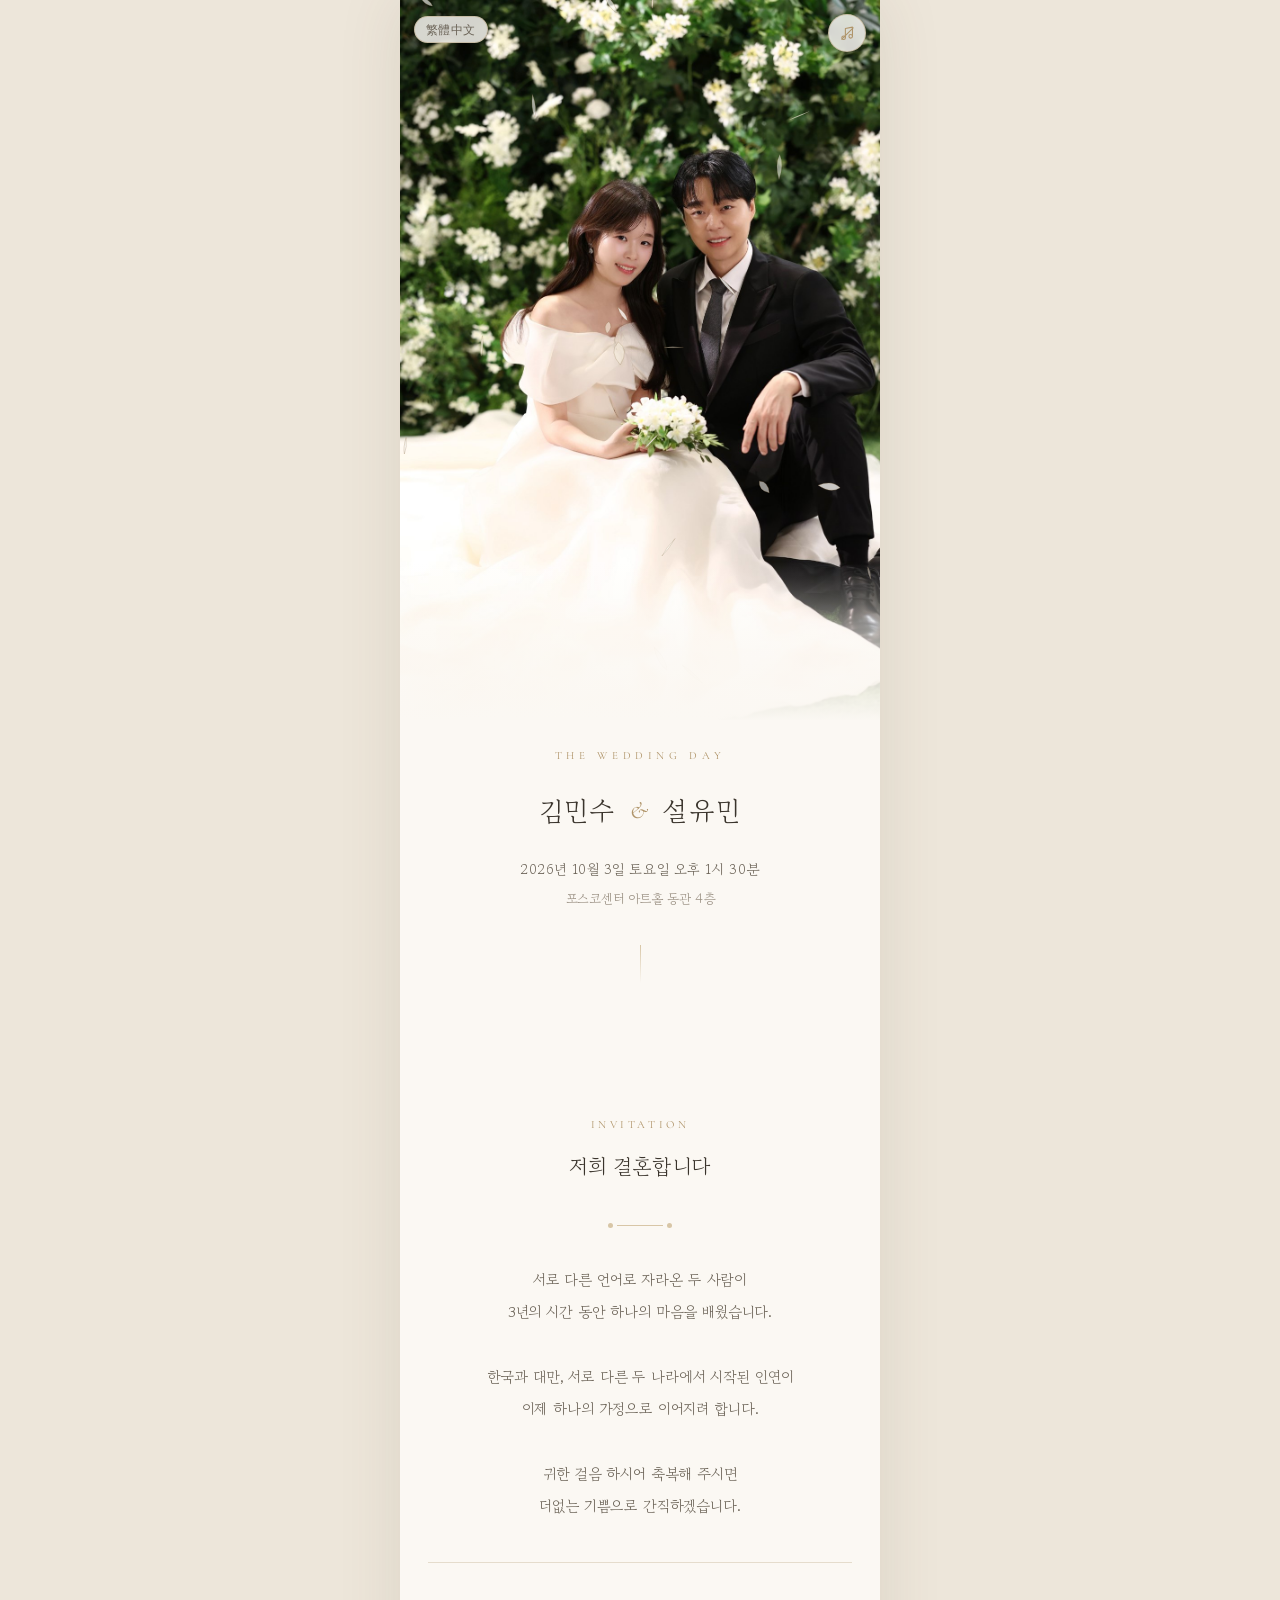
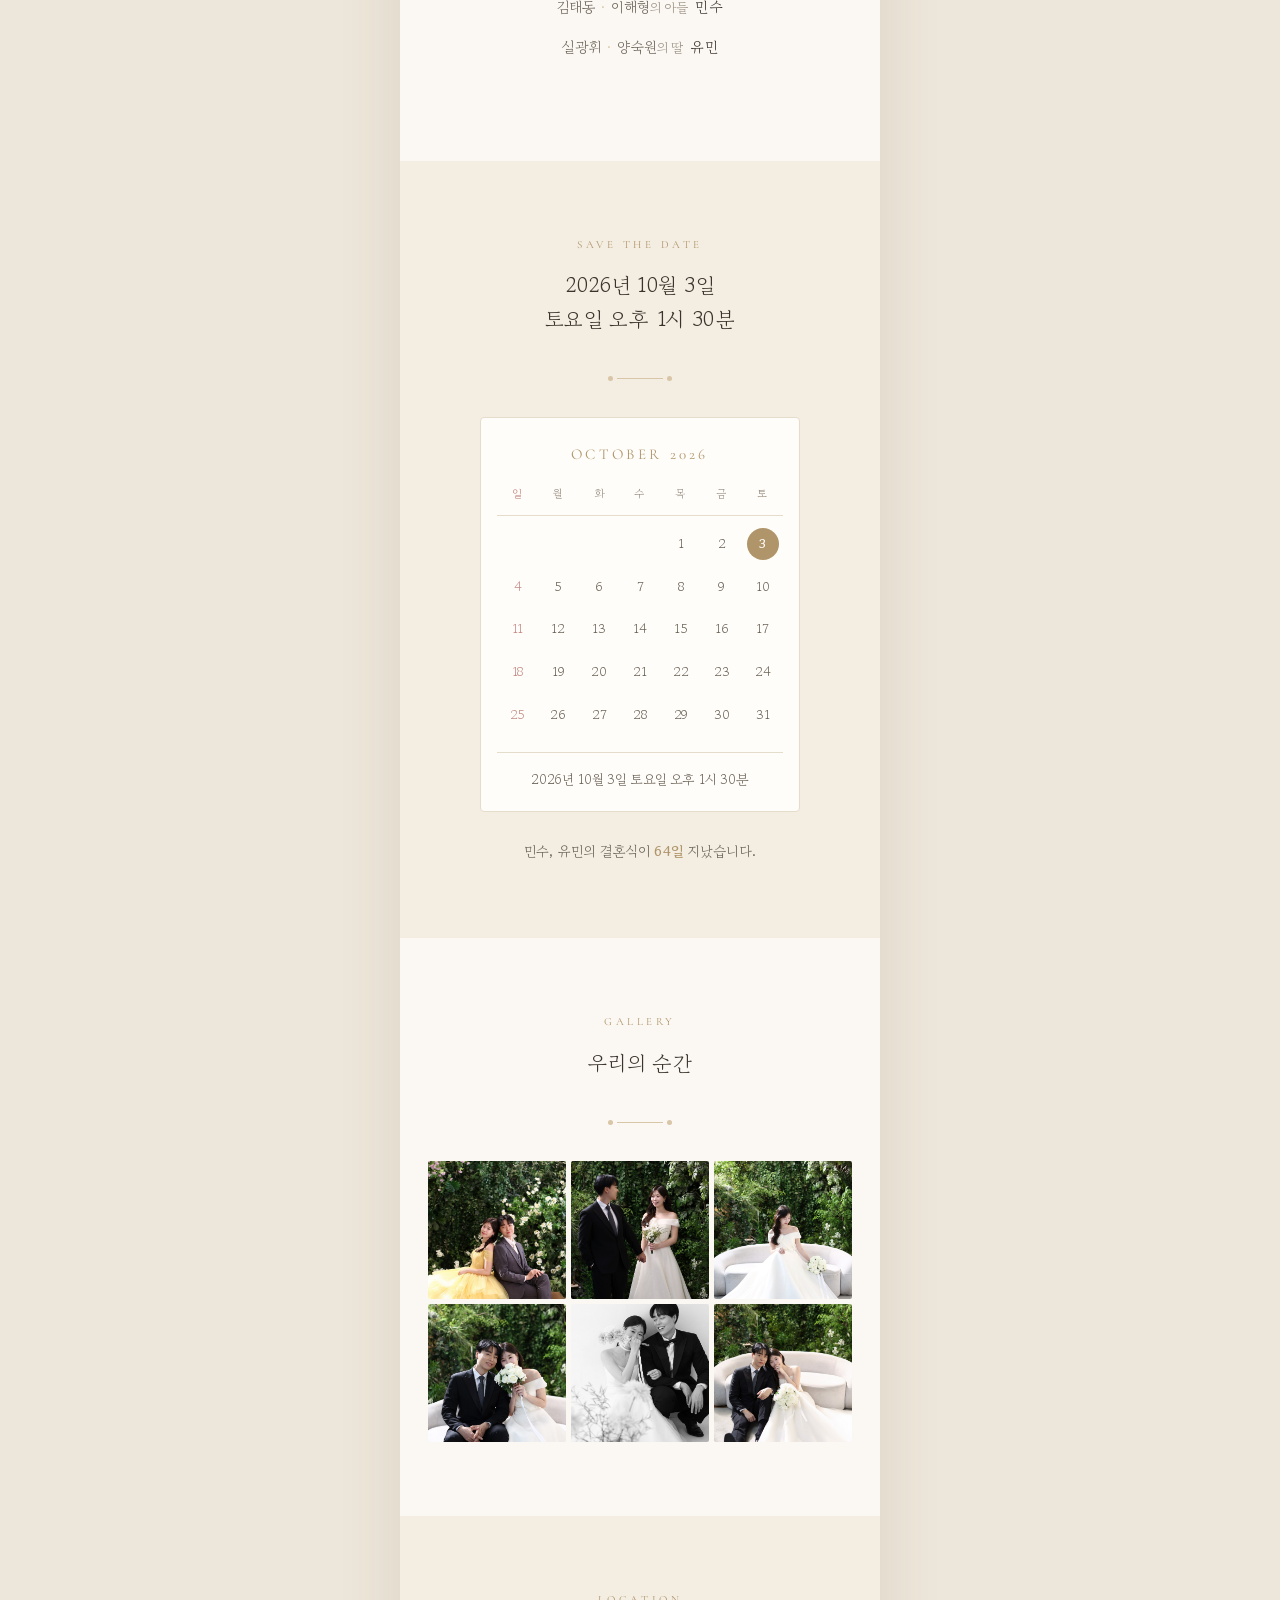
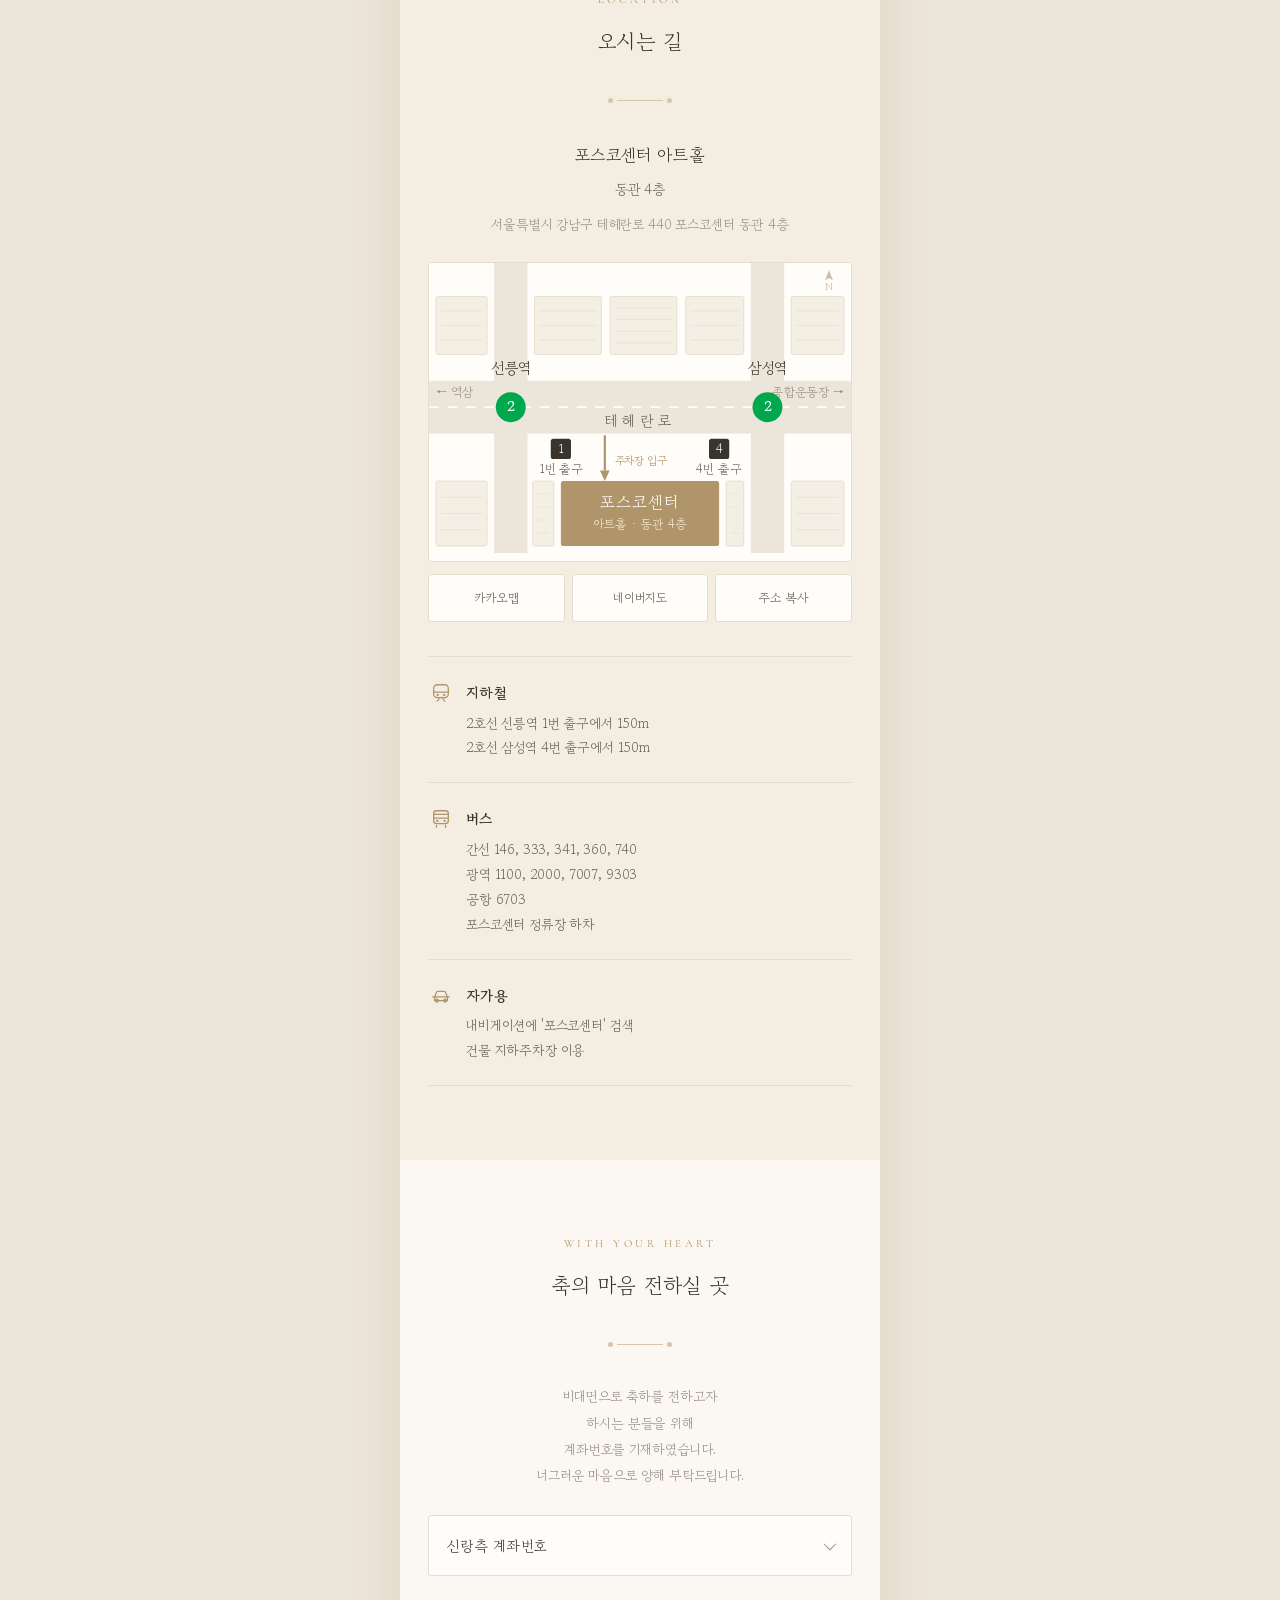
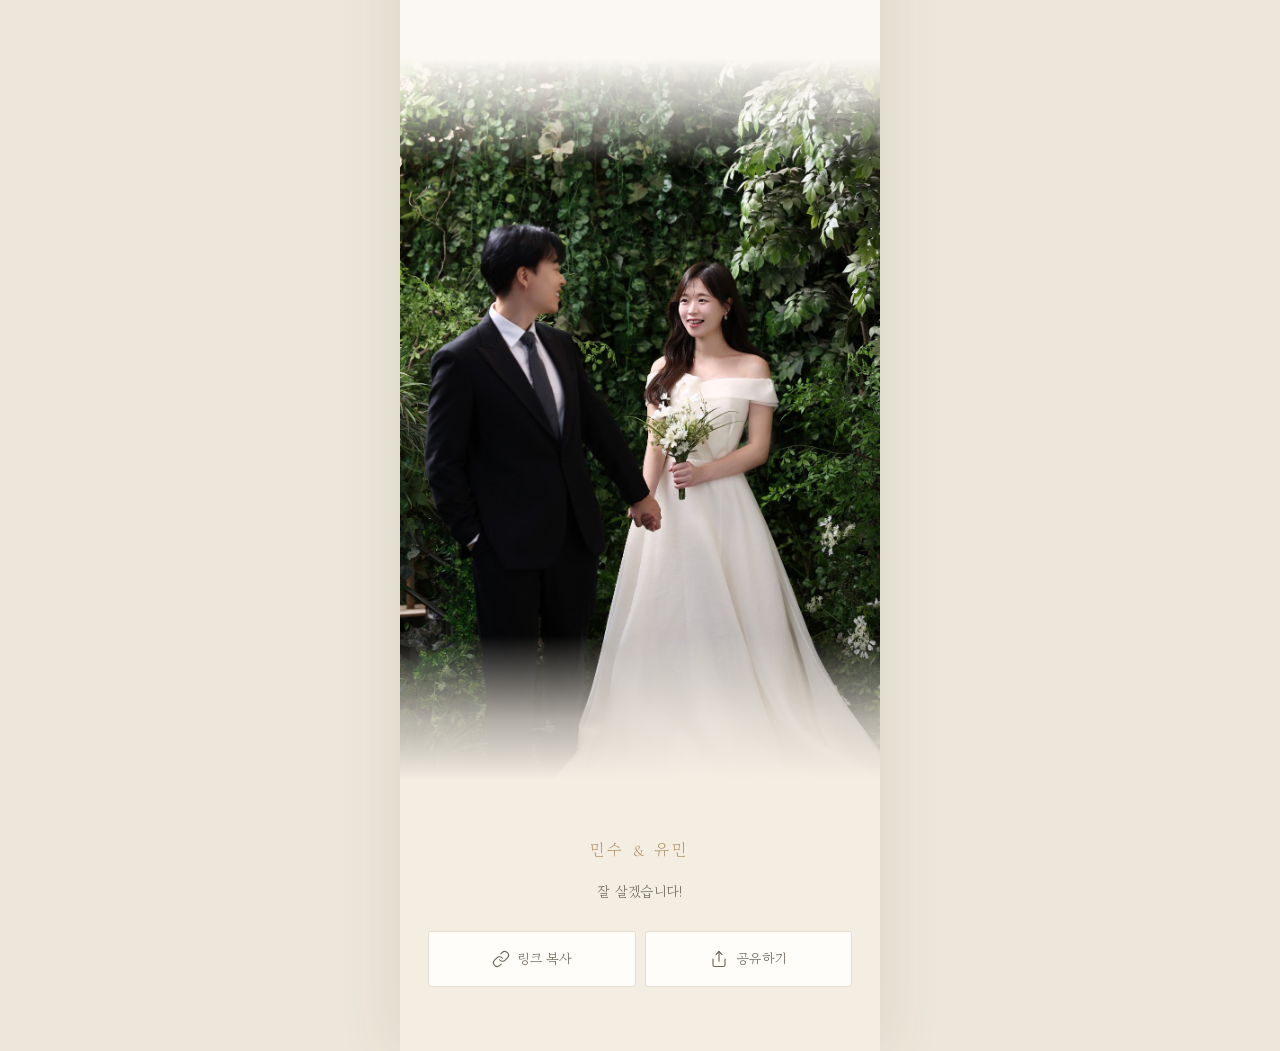
==== index.html @ d1e189b9 "Build the mobile wedding invitation Static site: Korean/Traditional-Chinese toggle, photo gallery wi" ====
<!DOCTYPE html>
<html lang="ko">
<head>
<meta charset="UTF-8">
<meta name="viewport" content="width=device-width, initial-scale=1, viewport-fit=cover">
<title>김민수 ♥ 설유민 결혼합니다</title>
<meta name="theme-color" content="#FBF8F3">

<!-- 홈 화면에 추가하면 주소창 없이 전체화면으로 열립니다 -->
<link rel="manifest" href="manifest.webmanifest">
<meta name="apple-mobile-web-app-capable" content="yes">
<meta name="mobile-web-app-capable" content="yes">
<meta name="apple-mobile-web-app-status-bar-style" content="default">
<meta name="apple-mobile-web-app-title" content="민수 & 유민">
<link rel="apple-touch-icon" href="images/icon/apple-touch-icon.png">
<link rel="icon" href="images/icon/icon-192.png">

<!-- 카카오톡/문자 공유 미리보기
     ★ 배포 후에는 og:image / og:url 을 https 로 시작하는 전체 주소로 바꿔야
       카카오톡 미리보기에 사진이 뜹니다. (상대경로는 못 읽어옵니다) -->
<meta property="og:type" content="website">
<meta property="og:title" content="김민수 ♥ 설유민 결혼합니다">
<meta property="og:description" content="2026년 10월 3일 토요일 오후 1시 30분 · 포스코센터 아트홀 동관 4층">
<meta property="og:image" content="https://kim1102.github.io/my_wedding_card/images/gallery/gal0.jpg">
<meta property="og:url" content="https://kim1102.github.io/my_wedding_card/">

<link rel="preconnect" href="https://fonts.googleapis.com">
<link rel="preconnect" href="https://fonts.gstatic.com" crossorigin>
<link href="https://fonts.googleapis.com/css2?family=Gowun+Batang:wght@400;700&family=Cormorant+Garamond:ital,wght@0,300;0,400;1,300&display=swap" rel="stylesheet">
<link rel="stylesheet" href="css/style.css">
</head>
<body>

<!-- ================= 배경음악 ================= -->
<div class="bgm-anchor" aria-hidden="false">
  <button type="button" class="lang" id="langToggle" data-next="tw">繁體中文</button>
  <button class="bgm" id="bgmToggle" type="button" aria-pressed="false" aria-label="배경음악 켜기" hidden>
    <svg class="bgm__note" viewBox="0 0 24 24" width="17" height="17" fill="none" stroke="currentColor" stroke-width="1.5" stroke-linecap="round" stroke-linejoin="round">
      <path d="M9 18V5l10-2v13"/><circle cx="6.5" cy="18" r="2.5"/><circle cx="16.5" cy="16" r="2.5"/>
    </svg>
    <svg class="bgm__slash" viewBox="0 0 24 24" width="17" height="17" fill="none" stroke="currentColor" stroke-width="1.5" stroke-linecap="round">
      <path d="M4 20L20 4"/>
    </svg>
  </button>
</div>
<audio id="bgm" loop preload="none"></audio>

<div class="frame">

  <!-- ================= HERO ================= -->
  <header class="hero">
    <div class="hero__photo">
      <img id="mainPhoto" src="" alt="신랑 신부 사진">
    </div>
    <div class="hero__body">
      <p class="hero__label" data-en>THE WEDDING DAY</p>
      <h1 class="hero__names">
        <span id="heroGroom"></span>
        <span class="hero__amp">&amp;</span>
        <span id="heroBride"></span>
      </h1>
      <p class="hero__date" id="heroDate"></p>
      <p class="hero__venue" id="heroVenue"></p>
      <div class="scroll-cue" aria-hidden="true"><span></span></div>
    </div>
  </header>

  <!-- ================= 인사말 ================= -->
  <section class="section reveal" id="greeting">
    <p class="section__eyebrow" data-en>INVITATION</p>
    <h2 class="section__title" id="greetTitle"></h2>
    <div class="divider"><span></span></div>
    <p class="greeting__body" id="greetBody"></p>

    <div class="parents" id="parents"></div>
    <button class="btn-contact" id="openContact">
      <svg viewBox="0 0 24 24" width="15" height="15" fill="none" stroke="currentColor" stroke-width="1.6" stroke-linecap="round" stroke-linejoin="round"><path d="M22 16.92v3a2 2 0 0 1-2.18 2 19.79 19.79 0 0 1-8.63-3.07 19.5 19.5 0 0 1-6-6A19.79 19.79 0 0 1 2.12 4.18 2 2 0 0 1 4.11 2h3a2 2 0 0 1 2 1.72c.13.96.36 1.9.7 2.81a2 2 0 0 1-.45 2.11L8.09 9.91a16 16 0 0 0 6 6l1.27-1.27a2 2 0 0 1 2.11-.45c.9.34 1.85.57 2.81.7A2 2 0 0 1 22 16.92z"/></svg>
      <span data-t="contact">연락하기</span>
    </button>
  </section>

  <!-- ================= 일시 / 달력 ================= -->
  <section class="section section--alt reveal" id="date">
    <p class="section__eyebrow" data-en>SAVE THE DATE</p>
    <h2 class="section__title" id="dateHeadline"></h2>
    <div class="divider"><span></span></div>

    <div class="calendar" id="calendar"></div>
    <p class="dday" id="dday"></p>
  </section>

  <!-- ================= 갤러리 ================= -->
  <section class="section reveal" id="gallery">
    <p class="section__eyebrow" data-en>GALLERY</p>
    <h2 class="section__title" data-t="galleryTitle">우리의 순간</h2>
    <div class="divider"><span></span></div>
    <div class="gallery-grid" id="galleryGrid"></div>
  </section>

  <!-- ================= 오시는 길 ================= -->
  <section class="section section--alt reveal" id="location">
    <p class="section__eyebrow" data-en>LOCATION</p>
    <h2 class="section__title" data-t="locationTitle">오시는 길</h2>
    <div class="divider"><span></span></div>

    <p class="loc__venue" id="locVenue"></p>
    <p class="loc__hall" id="locHall"></p>
    <p class="loc__addr" id="locAddr"></p>

    <div class="map" id="map">
      <svg class="map__draw" viewBox="0 0 480 330" role="img" aria-label="포스코센터 약도. 테헤란로 남쪽, 선릉역과 삼성역 사이."><rect width="480" height="330" fill="#FFFDFA"/><g stroke-width="1"><rect x="8" y="38" width="58" height="66" rx="2" fill="#F4EFE4" stroke="#E5DCCB"/><line x1="13" y1="54.5" x2="61" y2="54.5" stroke="#EAE2D3"/><line x1="13" y1="71" x2="61" y2="71" stroke="#EAE2D3"/><line x1="13" y1="87.5" x2="61" y2="87.5" stroke="#EAE2D3"/><rect x="120" y="38" width="76" height="66" rx="2" fill="#F4EFE4" stroke="#E5DCCB"/><line x1="125" y1="54.5" x2="191" y2="54.5" stroke="#EAE2D3"/><line x1="125" y1="71" x2="191" y2="71" stroke="#EAE2D3"/><line x1="125" y1="87.5" x2="191" y2="87.5" stroke="#EAE2D3"/><rect x="206" y="38" width="76" height="66" rx="2" fill="#F4EFE4" stroke="#E5DCCB"/><line x1="211" y1="51.2" x2="277" y2="51.2" stroke="#EAE2D3"/><line x1="211" y1="64.4" x2="277" y2="64.4" stroke="#EAE2D3"/><line x1="211" y1="77.6" x2="277" y2="77.6" stroke="#EAE2D3"/><line x1="211" y1="90.8" x2="277" y2="90.8" stroke="#EAE2D3"/><rect x="292" y="38" width="66" height="66" rx="2" fill="#F4EFE4" stroke="#E5DCCB"/><line x1="297" y1="54.5" x2="353" y2="54.5" stroke="#EAE2D3"/><line x1="297" y1="71" x2="353" y2="71" stroke="#EAE2D3"/><line x1="297" y1="87.5" x2="353" y2="87.5" stroke="#EAE2D3"/><rect x="412" y="38" width="60" height="66" rx="2" fill="#F4EFE4" stroke="#E5DCCB"/><line x1="417" y1="54.5" x2="467" y2="54.5" stroke="#EAE2D3"/><line x1="417" y1="71" x2="467" y2="71" stroke="#EAE2D3"/><line x1="417" y1="87.5" x2="467" y2="87.5" stroke="#EAE2D3"/><rect x="8" y="248" width="58" height="74" rx="2" fill="#F4EFE4" stroke="#E5DCCB"/><line x1="13" y1="266.5" x2="61" y2="266.5" stroke="#EAE2D3"/><line x1="13" y1="285" x2="61" y2="285" stroke="#EAE2D3"/><line x1="13" y1="303.5" x2="61" y2="303.5" stroke="#EAE2D3"/><rect x="118" y="248" width="24" height="74" rx="2" fill="#F4EFE4" stroke="#E5DCCB"/><line x1="123" y1="262.8" x2="137" y2="262.8" stroke="#EAE2D3"/><line x1="123" y1="277.6" x2="137" y2="277.6" stroke="#EAE2D3"/><line x1="123" y1="292.4" x2="137" y2="292.4" stroke="#EAE2D3"/><line x1="123" y1="307.2" x2="137" y2="307.2" stroke="#EAE2D3"/><rect x="338" y="248" width="20" height="74" rx="2" fill="#F4EFE4" stroke="#E5DCCB"/><line x1="343" y1="262.8" x2="353" y2="262.8" stroke="#EAE2D3"/><line x1="343" y1="277.6" x2="353" y2="277.6" stroke="#EAE2D3"/><line x1="343" y1="292.4" x2="353" y2="292.4" stroke="#EAE2D3"/><line x1="343" y1="307.2" x2="353" y2="307.2" stroke="#EAE2D3"/><rect x="412" y="248" width="60" height="74" rx="2" fill="#F4EFE4" stroke="#E5DCCB"/><line x1="417" y1="266.5" x2="467" y2="266.5" stroke="#EAE2D3"/><line x1="417" y1="285" x2="467" y2="285" stroke="#EAE2D3"/><line x1="417" y1="303.5" x2="467" y2="303.5" stroke="#EAE2D3"/></g><g fill="#ECE5D9"><rect x="0" y="134" width="480" height="60"/><rect x="74" y="0" width="38" height="330"/><rect x="366" y="0" width="38" height="330"/></g><line x1="0" y1="164" x2="480" y2="164" stroke="#FFFDFA" stroke-width="2" stroke-dasharray="11 10"/><text x="8" y="152" font-size="14" fill="#9A9083">← 역삼</text><text x="472" y="152" font-size="14" fill="#9A9083" text-anchor="end">종합운동장 →</text><text x="240" y="186" font-size="17" fill="#6B6357" text-anchor="middle" letter-spacing="5">테헤란로</text><circle cx="93" cy="164" r="17" fill="#00A84D"/><text x="93" y="170" font-size="16" fill="#fff" text-anchor="middle" font-weight="700">2</text><text x="93" y="126" font-size="17" fill="#3A342C" text-anchor="middle">선릉역</text><circle cx="385" cy="164" r="17" fill="#00A84D"/><text x="385" y="170" font-size="16" fill="#fff" text-anchor="middle" font-weight="700">2</text><text x="385" y="126" font-size="17" fill="#3A342C" text-anchor="middle">삼성역</text><rect x="138.5" y="200" width="23" height="23" rx="3" fill="#3A342C"/><text x="150" y="217" font-size="14" fill="#fff" text-anchor="middle">1</text><text x="150" y="240" font-size="14" fill="#6B6357" text-anchor="middle">1번 출구</text><rect x="318.5" y="200" width="23" height="23" rx="3" fill="#3A342C"/><text x="330" y="217" font-size="14" fill="#fff" text-anchor="middle">4</text><text x="330" y="240" font-size="14" fill="#6B6357" text-anchor="middle">4번 출구</text><path d="M200 196 L200 236" stroke="#B0956A" stroke-width="2.5" fill="none"/><path d="M200 248 L194.5 236 L205.5 236 Z" fill="#B0956A"/><text x="211" y="230" font-size="12.5" fill="#B0956A">주차장 입구</text><rect x="150" y="248" width="180" height="74" rx="3" fill="#B0956A"/><text x="240" y="280" font-size="19" fill="#FFFDFA" text-anchor="middle" letter-spacing="1">포스코센터</text><text x="240" y="303" font-size="14" fill="#F5E9D4" text-anchor="middle">아트홀 · 동관 4층</text><g fill="#C9BEA9"><path d="M455 8 L459.5 20 L455 17 L450.5 20 Z"/><text x="455" y="32" font-size="12" text-anchor="middle">N</text></g></svg>
    </div>

    <div class="map-links" id="mapLinks"></div>

    <div class="directions" id="directions"></div>
  </section>

  <!-- ================= 마음 전하실 곳 ================= -->
  <section class="section reveal" id="accounts">
    <p class="section__eyebrow" data-en>WITH YOUR HEART</p>
    <h2 class="section__title" data-t="accountsTitle">마음 전하실 곳</h2>
    <div class="divider"><span></span></div>
    <p class="accounts__note" data-t-html="accountsNote">참석이 어려우신 분들을 위해<br>계좌번호를 안내드립니다.</p>
    <div class="accordion" id="accountList"></div>
  </section>

  <!-- ================= 맺음 사진 ================= -->
  <section class="interlude reveal" id="interlude" aria-label="신랑 신부 사진">
    <img id="interludePhoto" src="" alt="신랑 신부 사진">
  </section>

  <!-- ================= 푸터 ================= -->
  <footer class="footer reveal">
    <p class="footer__names" id="footerNames"></p>
    <p class="footer__note" data-t="footerNote">잘 살겠습니다!</p>
    <div class="share-row">
      <button class="share-btn" id="shareLink">
        <svg viewBox="0 0 24 24" width="18" height="18" fill="none" stroke="currentColor" stroke-width="1.5" stroke-linecap="round" stroke-linejoin="round"><path d="M10 13a5 5 0 0 0 7.54.54l3-3a5 5 0 0 0-7.07-7.07l-1.72 1.71"/><path d="M14 11a5 5 0 0 0-7.54-.54l-3 3a5 5 0 0 0 7.07 7.07l1.71-1.71"/></svg>
        <span data-t="shareLink">링크 복사</span>
      </button>
      <button class="share-btn" id="shareSystem">
        <svg viewBox="0 0 24 24" width="18" height="18" fill="none" stroke="currentColor" stroke-width="1.5" stroke-linecap="round" stroke-linejoin="round"><path d="M4 12v8a2 2 0 0 0 2 2h12a2 2 0 0 0 2-2v-8"/><path d="M16 6l-4-4-4 4"/><path d="M12 2v13"/></svg>
        <span data-t="shareSystem">공유하기</span>
      </button>
    </div>
  </footer>

</div>

<!-- ================= 라이트박스 ================= -->
<div class="lightbox" id="lightbox" role="dialog" aria-modal="true" aria-label="사진 크게 보기" hidden>
  <button class="lb__close" id="lbClose" aria-label="닫기">&times;</button>
  <button class="lb__nav lb__prev" id="lbPrev" aria-label="이전 사진">&#8249;</button>
  <div class="lb__stage" id="lbStage"><img id="lbImg" src="" alt=""></div>
  <button class="lb__nav lb__next" id="lbNext" aria-label="다음 사진">&#8250;</button>
  <p class="lb__count" id="lbCount"></p>
</div>

<!-- ================= 연락처 시트 ================= -->
<div class="sheet" id="contactSheet" hidden>
  <div class="sheet__backdrop" data-close></div>
  <div class="sheet__panel" role="dialog" aria-modal="true" aria-label="연락처">
    <div class="sheet__grip"></div>
    <h3 class="sheet__title" data-t="contactTitle">연락하기</h3>
    <div class="sheet__body" id="contactList"></div>
    <button class="sheet__close" data-close data-t="close">닫기</button>
  </div>
</div>

<div class="toast" id="toast" role="status" aria-live="polite"></div>

<script src="js/config.js"></script>
<script src="js/main.js"></script>
</body>
</html>
---- css/style.css ----
/* =========================================================
   모바일 청첩장 — 웜 베이지 / 클래식
   ========================================================= */

:root{
  --bg:        #FBF8F3;
  --bg-rgb:    251, 248, 243;   /* --bg 와 같은 색 (그라데이션용) */
  --bg-alt:    #F3EDE2;
  --bg-alt-rgb: 243, 237, 226;  /* --bg-alt 와 같은 색 (그라데이션용) */
  --ink:       #3A342C;
  --ink-soft:  #6B6357;
  --muted:     #9A9083;
  --gold:      #B0956A;
  --gold-soft: #D8C6A6;
  --line:      #E5DCCC;
  --white:     #FFFDFA;

  --serif: 'Gowun Batang', 'Nanum Myeongjo', 'Apple SD Gothic Neo', serif;
  --latin: 'Cormorant Garamond', var(--serif);
  --serif-tw: 'Noto Serif TC', 'Songti TC', 'PingFang TC',
              'Microsoft JhengHei', 'Microsoft YaHei', var(--serif);

  --frame: 480px;
  --pad: 28px;

  /* 종이 청첩장을 옮긴 것이라 라이트 한 가지 톤으로 고정한다 */
  color-scheme: light;
}

*,*::before,*::after{ box-sizing:border-box; }

html{ -webkit-text-size-adjust:100%; }

body{
  margin:0;
  background:#EDE6DA;
  color:var(--ink);
  font-family:var(--serif);
  font-size:15px;
  line-height:1.9;
  letter-spacing:-0.01em;
  -webkit-font-smoothing:antialiased;
  word-break:keep-all;
}

img{ max-width:100%; display:block; }
button{ font:inherit; color:inherit; cursor:pointer; }

.frame{
  max-width:var(--frame);
  margin:0 auto;
  background:var(--bg);
  overflow:hidden;
  box-shadow:0 0 60px rgba(90,75,50,.12);
}

/* ---------------- 공통 섹션 ---------------- */
.section{
  padding:74px var(--pad);
  text-align:center;
}
.section--alt{ background:var(--bg-alt); }

.section__eyebrow{
  margin:0 0 14px;
  font-family:var(--latin);
  font-size:11px;
  letter-spacing:.32em;
  text-transform:uppercase;
  color:var(--gold);
}
.section__title{
  margin:0;
  font-size:21px;
  font-weight:400;
  letter-spacing:.02em;
  line-height:1.6;
}
.divider{ margin:22px 0 30px; }
.divider span{
  display:inline-block; width:46px; height:1px;
  background:var(--gold-soft);
  position:relative;
}
.divider span::before,
.divider span::after{
  content:''; position:absolute; top:-2px;
  width:5px; height:5px; border-radius:50%;
  background:var(--gold-soft);
}
.divider span::before{ left:-9px; }
.divider span::after{ right:-9px; }

/* ---------------- HERO ----------------
   대문 사진은 자르지 않고 원본 비율 그대로 화면 폭을 꽉 채운다.
   아래쪽은 지면 색으로 서서히 풀어 사진과 종이의 경계를 없앤다. */
.hero{
  padding:0 0 58px;
  text-align:center;
  background:var(--bg);
  position:relative;
}
.hero__photo{
  position:relative;
  width:100%;
  background:var(--bg-alt);
  line-height:0;                       /* img 아래 여백 제거 */
}
.hero__photo img{
  width:100%; height:auto; display:block;
}
/* 꽃잎 캔버스 — 사진 위, 지면으로 풀리는 그라데이션 아래에 깔린다.
   대문 사진과 맺음 사진 양쪽에서 쓴다. */
.petals{
  position:absolute; inset:0;
  width:100%; height:100%;
  pointer-events:none;
  z-index:1;
}
.hero__photo::after{
  content:''; position:absolute;
  left:0; right:0; bottom:-1px;
  height:22%;
  background:linear-gradient(to bottom,
              rgba(var(--bg-rgb), 0)   0%,
              rgba(var(--bg-rgb), .72) 58%,
              rgb(var(--bg-rgb))       100%);
  pointer-events:none;
  z-index:2;
}

.hero__body{ padding:0 var(--pad); }
.hero__label{
  margin:26px 0 0;
  font-family:var(--latin);
  font-size:11px; letter-spacing:.42em;
  color:var(--gold);
}

.hero__names{
  margin:18px 0 0;
  font-size:27px; font-weight:400;
  letter-spacing:.06em;
  display:flex; align-items:center; justify-content:center; gap:14px;
}
.hero__amp{
  font-family:var(--latin);
  font-style:italic;
  font-size:24px;
  color:var(--gold);
}
.hero__date{
  margin:20px 0 4px;
  font-size:14px; color:var(--ink-soft);
  letter-spacing:.04em;
}
.hero__venue{ margin:0; font-size:13px; color:var(--muted); }

.scroll-cue{ margin-top:34px; height:38px; display:flex; justify-content:center; }
.scroll-cue span{
  display:block; width:1px; height:100%;
  background:linear-gradient(var(--gold-soft), transparent);
  animation:cue 2.1s ease-in-out infinite;
  transform-origin:top;
}
@keyframes cue{
  0%,100%{ transform:scaleY(.3); opacity:.4 }
  50%    { transform:scaleY(1);  opacity:1 }
}

/* ---------------- 인사말 ---------------- */
.greeting__body{
  margin:0;
  white-space:pre-line;
  font-size:15px;
  line-height:2.15;
  color:var(--ink-soft);
}
.parents{
  margin:40px 0 26px;
  padding-top:30px;
  border-top:1px solid var(--line);
  display:flex; flex-direction:column; gap:12px;
  font-size:14.5px;
}
.parents__row{
  display:flex; align-items:center; justify-content:center;
  gap:7px; flex-wrap:wrap;
}
.parents__p{ color:var(--ink-soft); }
.parents__rel{ color:var(--muted); font-size:13px; }
.parents__child{ letter-spacing:.03em; }
.parents__dot{ color:var(--gold-soft); }

.btn-contact{
  display:inline-flex; align-items:center; gap:7px;
  padding:11px 22px;
  background:transparent;
  border:1px solid var(--gold-soft);
  border-radius:999px;
  font-size:13.5px; color:var(--ink-soft);
  letter-spacing:.02em;
  transition:background .2s, color .2s;
}
.btn-contact:active{ background:var(--gold-soft); color:var(--white); }

/* ---------------- 달력 ---------------- */
.calendar{
  margin:6px auto 0;
  max-width:320px;
  background:var(--white);
  border:1px solid var(--line);
  border-radius:4px;
  padding:22px 16px 18px;
}
.cal__month{
  font-family:var(--latin);
  font-size:15px; letter-spacing:.22em;
  color:var(--gold);
  margin:0 0 16px;
  text-transform:uppercase;
}
.cal__grid{
  display:grid; grid-template-columns:repeat(7,1fr);
  gap:2px 0;
  font-size:13px;
}
.cal__dow{
  font-family:var(--latin);
  font-size:11px; letter-spacing:.1em;
  color:var(--muted);
  padding-bottom:9px;
  border-bottom:1px solid var(--line);
  margin-bottom:6px;
}
.cal__dow--sun{ color:#C48B84; }
.cal__cell{
  aspect-ratio:1;
  display:flex; align-items:center; justify-content:center;
  color:var(--ink-soft);
  position:relative;
}
.cal__cell--sun{ color:#C48B84; }
.cal__cell--day{ color:var(--white); font-weight:700; }
.cal__cell--day::before{
  content:''; position:absolute;
  width:32px; height:32px; border-radius:50%;
  background:var(--gold);
}
.cal__cell--day span{ position:relative; }
.cal__time{
  margin:16px 0 0; padding-top:14px;
  border-top:1px solid var(--line);
  font-size:13.5px; color:var(--ink-soft);
}

.dday{
  margin:26px 0 0;
  font-size:14px; color:var(--ink-soft);
  letter-spacing:.02em;
}
.dday b{ color:var(--gold); font-weight:700; }

/* ---------------- 갤러리 ---------------- */
.gallery-grid{
  display:grid;
  grid-template-columns:repeat(3,1fr);
  gap:5px;
}
.gallery-grid button{
  padding:0; border:0; background:var(--bg-alt);
  aspect-ratio:1; overflow:hidden;
  border-radius:2px;
}
.gallery-grid img{
  width:100%; height:100%; object-fit:cover;
  transition:transform .35s ease;
}
.gallery-grid button:active img{ transform:scale(1.06); }

/* ---------------- 중간 사진 ----------------
   갤러리와 오시는 길 사이에 사진 한 장을 폭 전체로 넣는다.
   대문과 달리 아래쪽이 밝지 않아, 지면으로 풀지 않고 각을 살린다. */
.interlude{
  position:relative;
  line-height:0;
  background:var(--bg);
}
.interlude img{ width:100%; height:auto; display:block; }

/* 위아래를 지면 색으로 풀어, 대문 사진처럼 종이에 녹아들게 한다.
   위는 앞 구간(--bg), 아래는 푸터(--bg-alt) 색에 맞춘다. */
.interlude::before,
.interlude::after{
  content:''; position:absolute; left:0; right:0;
  pointer-events:none; z-index:2;
}
.interlude::before{
  top:-1px; height:15%;
  background:linear-gradient(to bottom,
              rgb(var(--bg-rgb))       0%,
              rgba(var(--bg-rgb), .70) 42%,
              rgba(var(--bg-rgb), 0)   100%);
}
.interlude::after{
  bottom:-1px; height:20%;
  background:linear-gradient(to bottom,
              rgba(var(--bg-alt-rgb), 0)   0%,
              rgba(var(--bg-alt-rgb), .72) 58%,
              rgb(var(--bg-alt-rgb))       100%);
}

/* ---------------- 오시는 길 ---------------- */
.loc__venue{ margin:0; font-size:17px; letter-spacing:.02em; }
.loc__hall{ margin:5px 0 0; font-size:14px; color:var(--ink-soft); }
.loc__addr{ margin:9px 0 0; font-size:13.5px; color:var(--muted); }
/* 중국어로 볼 때 함께 보여주는 한국어 원문 주소 (택시·내비게이션용) */
.loc__addr-ko{
  display:block; margin-top:5px;
  font-size:12.5px; color:var(--gold);
  letter-spacing:.01em;
}

.map{
  margin:24px 0 12px;
  border-radius:3px;
  overflow:hidden;
  background:var(--white);
  border:1px solid var(--line);
}
/* 약도는 글씨가 있는 그림이라 잘리면 안 된다. 원본 비율 그대로 둔다. */
.map img{ width:100%; height:auto; display:block; }
.map iframe{ width:100%; aspect-ratio:4/3; border:0; display:block; }
.map__empty{
  min-height:190px; padding:20px;
  display:flex; flex-direction:column; align-items:center; justify-content:center;
  gap:8px; color:var(--muted); font-size:13px;
}

.map-links{
  display:grid; grid-template-columns:repeat(3,1fr);
  gap:7px; margin-bottom:34px;
}
.map-links a, .map-links button{
  display:flex; align-items:center; justify-content:center;
  padding:11px 6px;
  background:var(--white);
  border:1px solid var(--line);
  border-radius:3px;
  font-size:12.5px; color:var(--ink-soft);
  text-decoration:none;
  transition:border-color .2s;
}
.map-links a:active, .map-links button:active{ border-color:var(--gold); }

.directions{
  text-align:left;
  border-top:1px solid var(--line);
}
.dir{
  padding:22px 2px;
  border-bottom:1px solid var(--line);
  display:flex; gap:14px;
}
.dir__icon{
  flex:0 0 auto; width:22px; height:22px; margin-top:3px;
  color:var(--gold);
}
.dir__title{
  margin:0 0 4px; font-size:14.5px; letter-spacing:.02em;
}
.dir__body{
  margin:0; white-space:pre-line;
  font-size:13.5px; line-height:1.85; color:var(--ink-soft);
}

/* ---------------- 계좌 아코디언 ---------------- */
.accounts__note{
  margin:0 0 26px;
  font-size:13.5px; line-height:1.95; color:var(--muted);
}
.accordion{ text-align:left; }
.acc{
  border:1px solid var(--line);
  border-radius:3px;
  background:var(--white);
  margin-bottom:9px;
  overflow:hidden;
}
.acc__head{
  width:100%;
  display:flex; align-items:center; justify-content:space-between;
  padding:16px 18px;
  background:none; border:0;
  font-size:14.5px; letter-spacing:.02em;
}
.acc__head .chev{
  width:9px; height:9px;
  border-right:1px solid var(--muted);
  border-bottom:1px solid var(--muted);
  transform:rotate(45deg) translateY(-2px);
  transition:transform .25s;
}
.acc.is-open .acc__head .chev{ transform:rotate(-135deg) translateY(2px); }
.acc__body{
  padding:0 18px;
  max-height:0; overflow:hidden;
  transition:max-height .3s ease, padding .3s ease;
}
.acc.is-open .acc__body{ padding:2px 18px 8px; max-height:420px; }
.acc__item{
  padding:14px 0;
  border-top:1px solid var(--line);
  display:flex; align-items:center; justify-content:space-between; gap:12px;
}
.acc__who{ font-size:12.5px; color:var(--muted); margin:0 0 3px; }
.acc__num{ font-size:13.5px; color:var(--ink-soft); margin:0; letter-spacing:.01em; }
.acc__copy{
  flex:0 0 auto;
  padding:7px 13px;
  background:var(--bg-alt);
  border:1px solid var(--line);
  border-radius:999px;
  font-size:12px; color:var(--ink-soft);
  white-space:nowrap;
}
.acc__copy:active{ background:var(--gold-soft); color:var(--white); }

/* ---------------- 푸터 ---------------- */
.footer{
  /* 아이폰 홈 인디케이터에 버튼이 가리지 않도록 */
  padding:56px var(--pad) calc(64px + env(safe-area-inset-bottom));
  text-align:center;
  background:var(--bg-alt);
  border-top:1px solid var(--line);
}
.footer__names{
  margin:0 0 26px;
  font-family:var(--latin);
  font-size:16px; letter-spacing:.2em;
  color:var(--gold);
}
.footer__note{
  margin:-14px 0 26px;
  font-size:14px; color:var(--ink-soft);
  letter-spacing:.02em;
}
[hidden]{ display:none !important; }

.share-row{ display:flex; gap:9px; }
.share-btn{
  flex:1;
  display:flex; align-items:center; justify-content:center; gap:8px;
  padding:14px 8px;
  background:var(--white);
  border:1px solid var(--line);
  border-radius:3px;
  font-size:13.5px; color:var(--ink-soft);
}
.share-btn:active{ border-color:var(--gold); }

/* ---------------- 라이트박스 ---------------- */
.lightbox{
  position:fixed; inset:0; z-index:100;
  background:rgba(28,24,19,.95);
  display:flex; align-items:center; justify-content:center;
  animation:fade .22s ease;
}
.lightbox[hidden]{ display:none; }
@keyframes fade{ from{opacity:0} to{opacity:1} }
.lb__stage{
  width:100%; height:100%;
  display:flex; align-items:center; justify-content:center;
  padding:56px 12px;
  touch-action:pan-y;
}
.lb__stage img{
  max-width:100%; max-height:100%;
  object-fit:contain;
  user-select:none; -webkit-user-drag:none;
}
.lb__close{
  position:absolute; top:8px; right:12px; z-index:2;
  width:44px; height:44px;
  background:none; border:0;
  color:#fff; font-size:30px; line-height:1;
}
.lb__nav{
  position:absolute; top:50%; transform:translateY(-50%); z-index:2;
  width:48px; height:64px;
  background:none; border:0;
  color:rgba(255,255,255,.8); font-size:34px; line-height:1;
}
.lb__prev{ left:0; } .lb__next{ right:0; }
.lb__count{
  position:absolute; bottom:20px; left:0; right:0;
  margin:0; text-align:center;
  font-family:var(--latin); font-size:13px; letter-spacing:.16em;
  color:rgba(255,255,255,.75);
}

/* ---------------- 바텀시트 ---------------- */
.sheet{ position:fixed; inset:0; z-index:110; }
.sheet[hidden]{ display:none; }
.sheet__backdrop{
  position:absolute; inset:0;
  background:rgba(30,26,20,.45);
  animation:fade .2s ease;
}
.sheet__panel{
  position:absolute; left:50%; bottom:0;
  transform:translateX(-50%);
  width:100%; max-width:var(--frame);
  background:var(--bg);
  border-radius:16px 16px 0 0;
  padding:10px 22px calc(22px + env(safe-area-inset-bottom));
  animation:up .28s cubic-bezier(.22,.8,.3,1);
}
@keyframes up{ from{ transform:translate(-50%,100%) } to{ transform:translate(-50%,0) } }
.sheet__grip{
  width:38px; height:4px; border-radius:99px;
  background:var(--line); margin:0 auto 16px;
}
.sheet__title{
  margin:0 0 4px; text-align:center;
  font-size:16px; font-weight:400; letter-spacing:.04em;
}
.sheet__body{ padding:12px 0 4px; }
.contact-row{
  display:flex; align-items:center; justify-content:space-between;
  padding:15px 2px;
  border-bottom:1px solid var(--line);
}
.contact-row__who{ font-size:12.5px; color:var(--muted); }
.contact-row__name{ font-size:14.5px; }
.contact-row__acts{ display:flex; gap:8px; }
.contact-row__acts a{
  width:38px; height:38px;
  display:flex; align-items:center; justify-content:center;
  border:1px solid var(--line); border-radius:50%;
  color:var(--gold); background:var(--white);
}
.sheet__close{
  width:100%; margin-top:14px; padding:14px;
  background:var(--bg-alt); border:1px solid var(--line);
  border-radius:3px; font-size:14px; color:var(--ink-soft);
}

/* ---------------- 배경음악 버튼 ----------------
   화면에 고정하되 위치는 청첩장 폭(.frame)에 맞춘다 */
.bgm-anchor{
  position:fixed; top:0; left:50%;
  transform:translateX(-50%);
  width:100%; max-width:var(--frame);
  height:0; z-index:60;
  pointer-events:none;
}
/* ---------------- 언어 전환 ---------------- */
.lang{
  position:absolute; top:16px; left:14px;
  pointer-events:auto;
  height:27px; padding:0 11px;
  background:rgba(255,253,248,.82);
  border:1px solid rgba(176,149,106,.4);
  border-radius:999px;
  backdrop-filter:blur(6px);
  font-family:var(--serif-tw);
  font-size:11.5px; letter-spacing:.04em;
  color:var(--ink-soft);
  transition:background .2s, color .2s;
}
.lang:active{ background:var(--gold); color:#fff; }

/* 중국어로 볼 때는 한자를 담을 수 있는 서체로 바꾼다 */
html[lang="zh-Hant"] body{ font-family:var(--serif-tw); }

.bgm{
  position:absolute; top:14px; right:14px;
  pointer-events:auto;
  width:38px; height:38px;
  display:flex; align-items:center; justify-content:center;
  padding:0;
  border:1px solid rgba(176,149,106,.45);
  border-radius:50%;
  background:rgba(255,253,250,.82);
  -webkit-backdrop-filter:blur(6px);
  backdrop-filter:blur(6px);
  color:var(--gold);
  box-shadow:0 2px 10px rgba(90,72,40,.16);
  transition:background .2s, border-color .2s;
}
.bgm[hidden]{ display:none; }
.bgm:active{ background:var(--gold-soft); color:var(--white); }
.bgm:focus-visible{ outline:2px solid var(--gold); outline-offset:2px; }
.bgm__note{ display:block; }
.bgm__slash{ position:absolute; }
.bgm.is-on .bgm__slash{ display:none; }
.bgm.is-on .bgm__note{ animation:bgmPulse 2.4s ease-in-out infinite; }
@keyframes bgmPulse{
  0%,100%{ opacity:1 }
  50%    { opacity:.55 }
}
@media (prefers-reduced-motion:reduce){
  .bgm.is-on .bgm__note{ animation:none; }
}

/* ---------------- 토스트 ---------------- */
.toast{
  position:fixed; left:50%; bottom:34px;
  transform:translate(-50%,14px);
  z-index:200;
  padding:11px 20px;
  background:rgba(40,34,26,.93);
  color:#fff; font-size:13px; letter-spacing:.02em;
  border-radius:999px;
  opacity:0; pointer-events:none;
  transition:opacity .24s, transform .24s;
}
.toast.show{ opacity:1; transform:translate(-50%,0); }

/* ---------------- 스크롤 등장 ----------------
   기본값은 '보이는 상태'. JS가 관찰을 시작할 때만 .pre 를 붙여 숨긴다.
   (JS가 못 돌거나 렌더링이 멈춰도 내용은 항상 보인다) */
.reveal{
  transition:opacity .9s ease, transform .9s cubic-bezier(.2,.7,.3,1);
}
.reveal.pre{
  opacity:0;
  transform:translateY(22px);
}

@media (prefers-reduced-motion:reduce){
  .reveal, .reveal.pre{ opacity:1; transform:none; transition:none; }
  .scroll-cue span{ animation:none; }
}

/* 아주 작은 화면 */
@media (max-width:340px){
  :root{ --pad:20px; }
  .hero__names{ font-size:24px; }
  .gallery-grid{ gap:4px; }
}
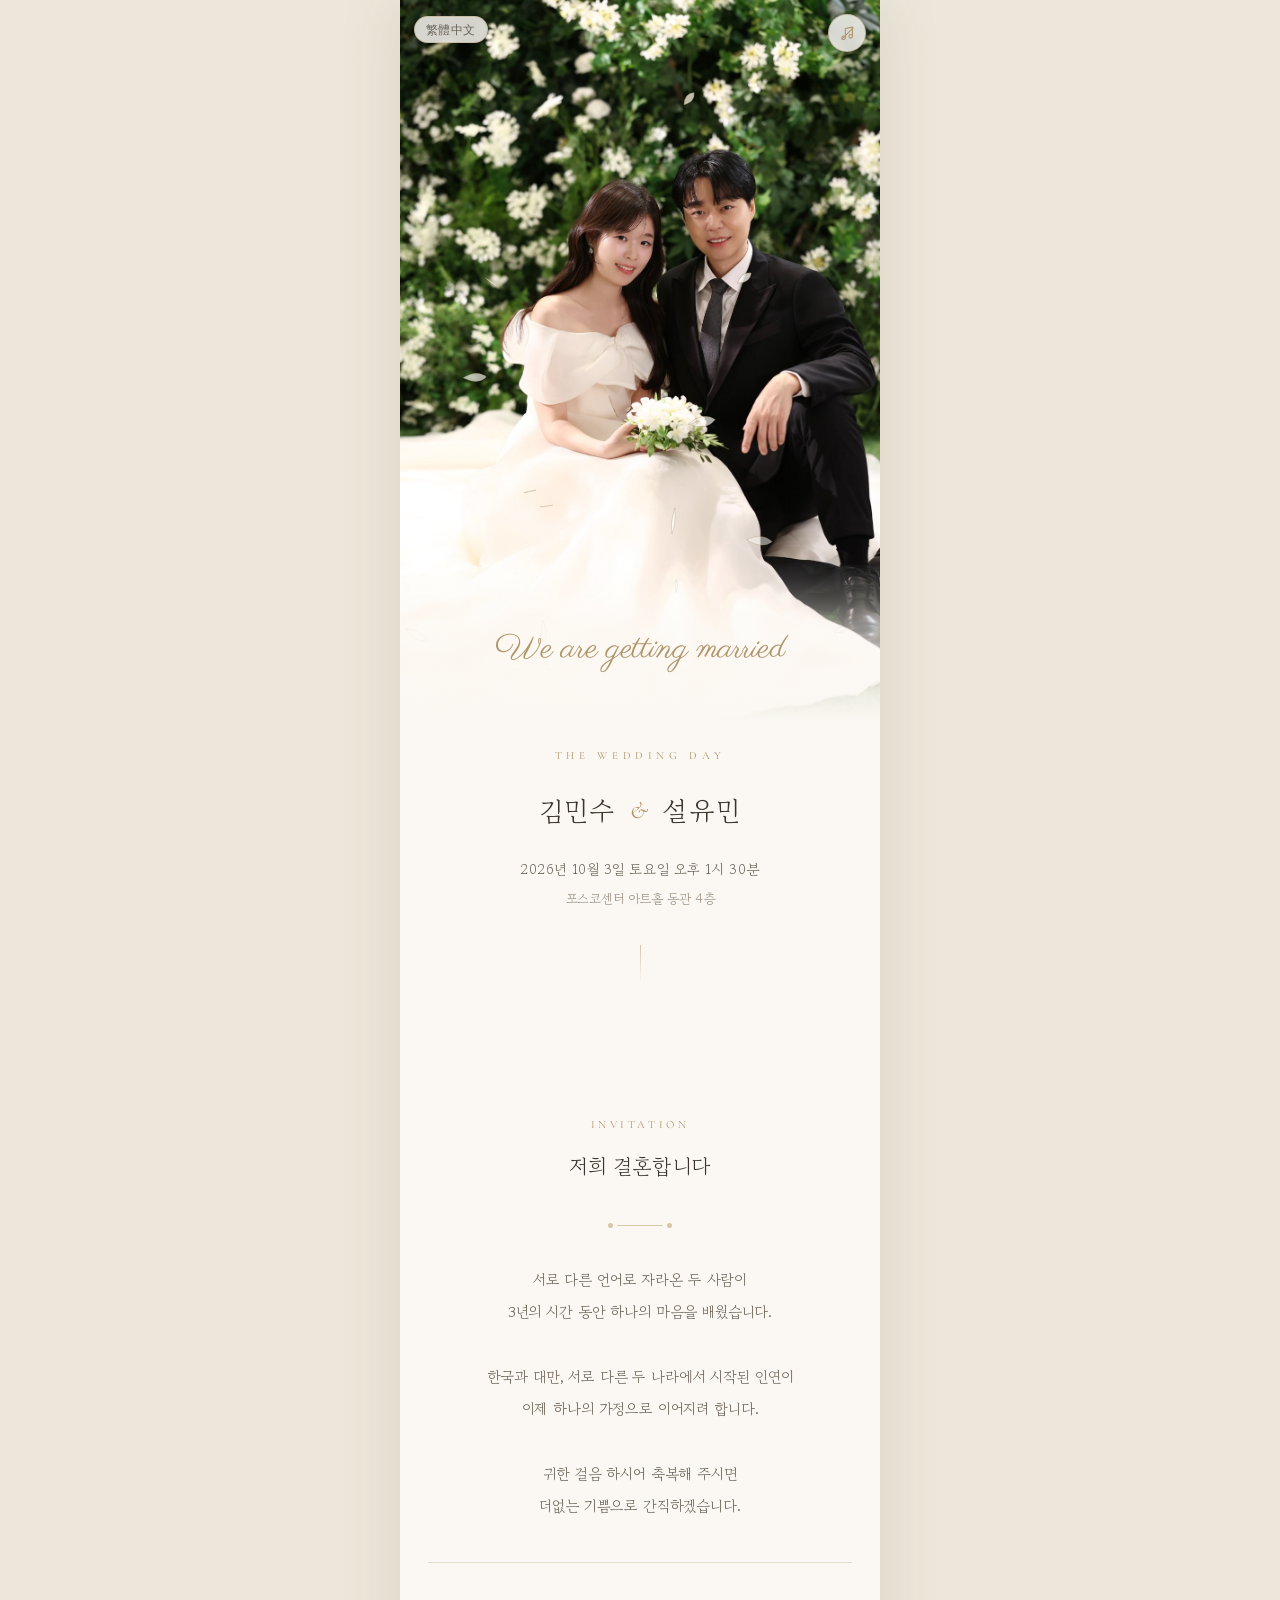
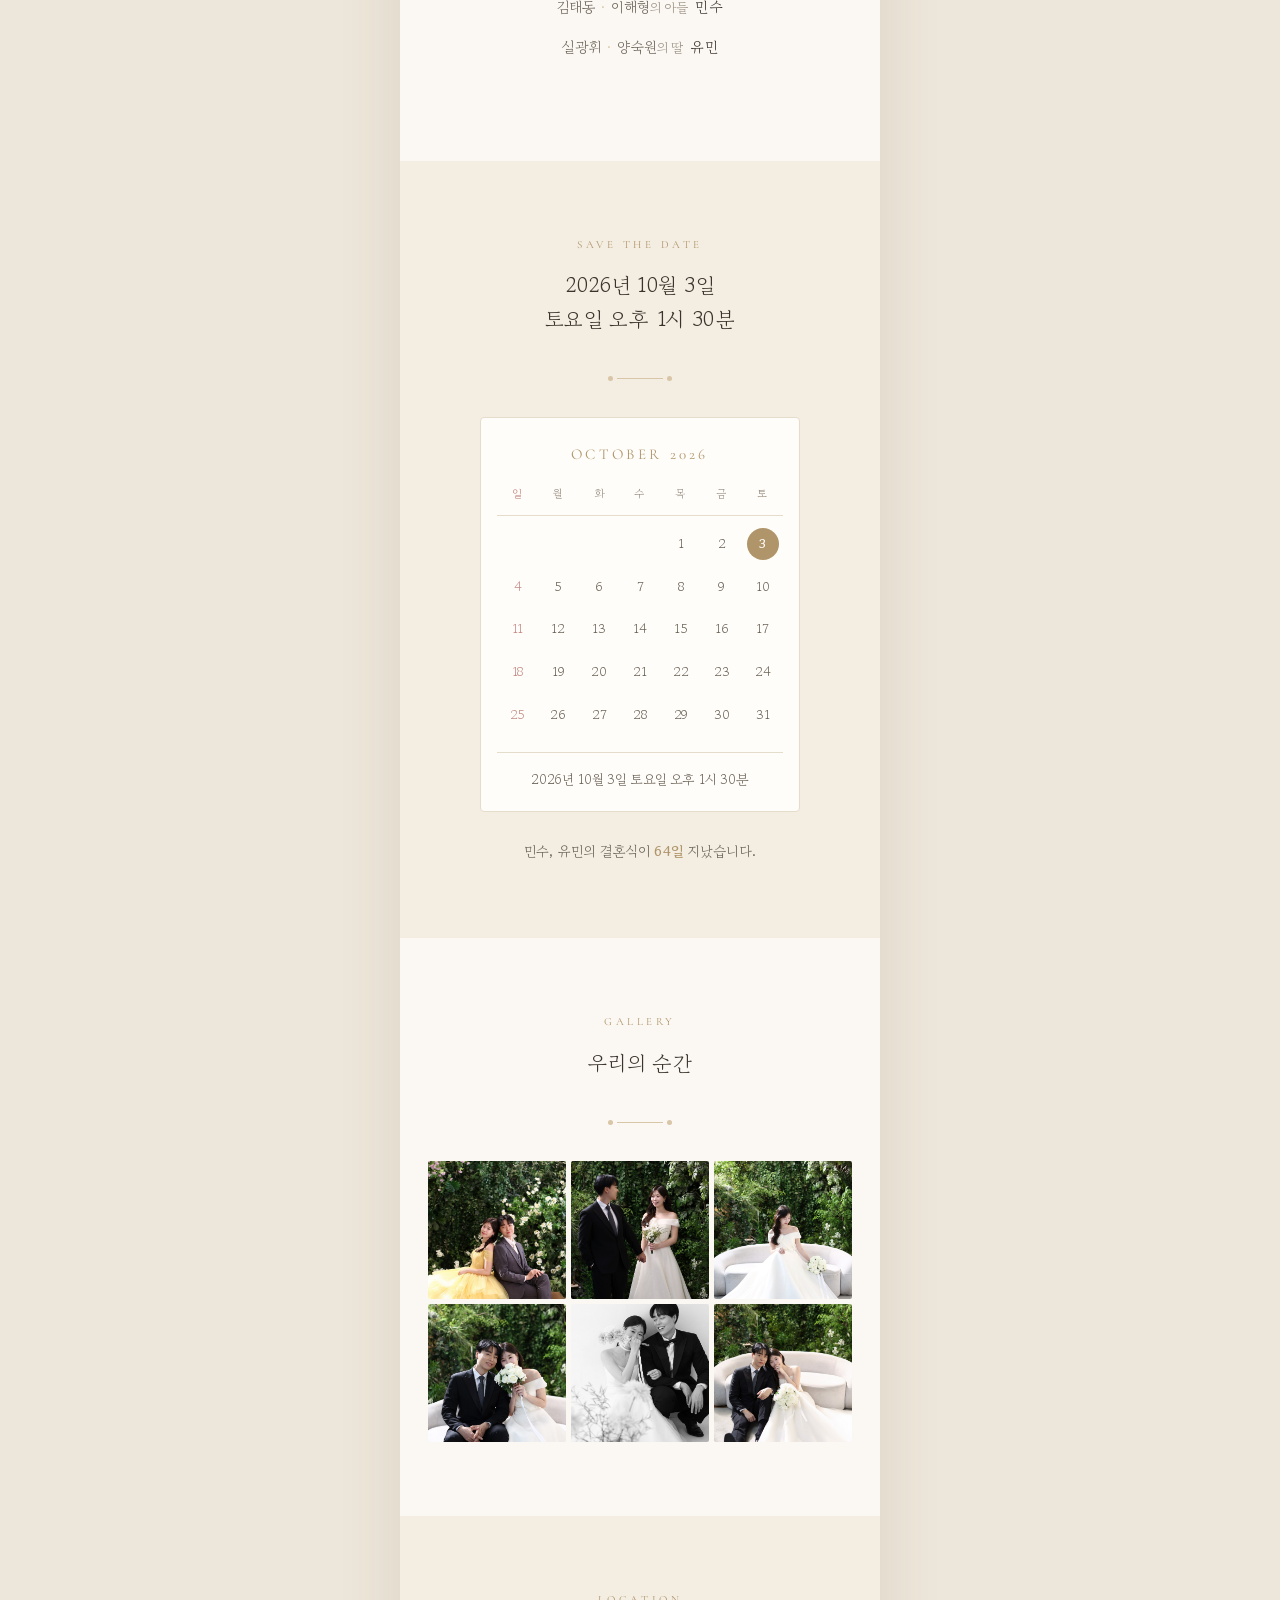
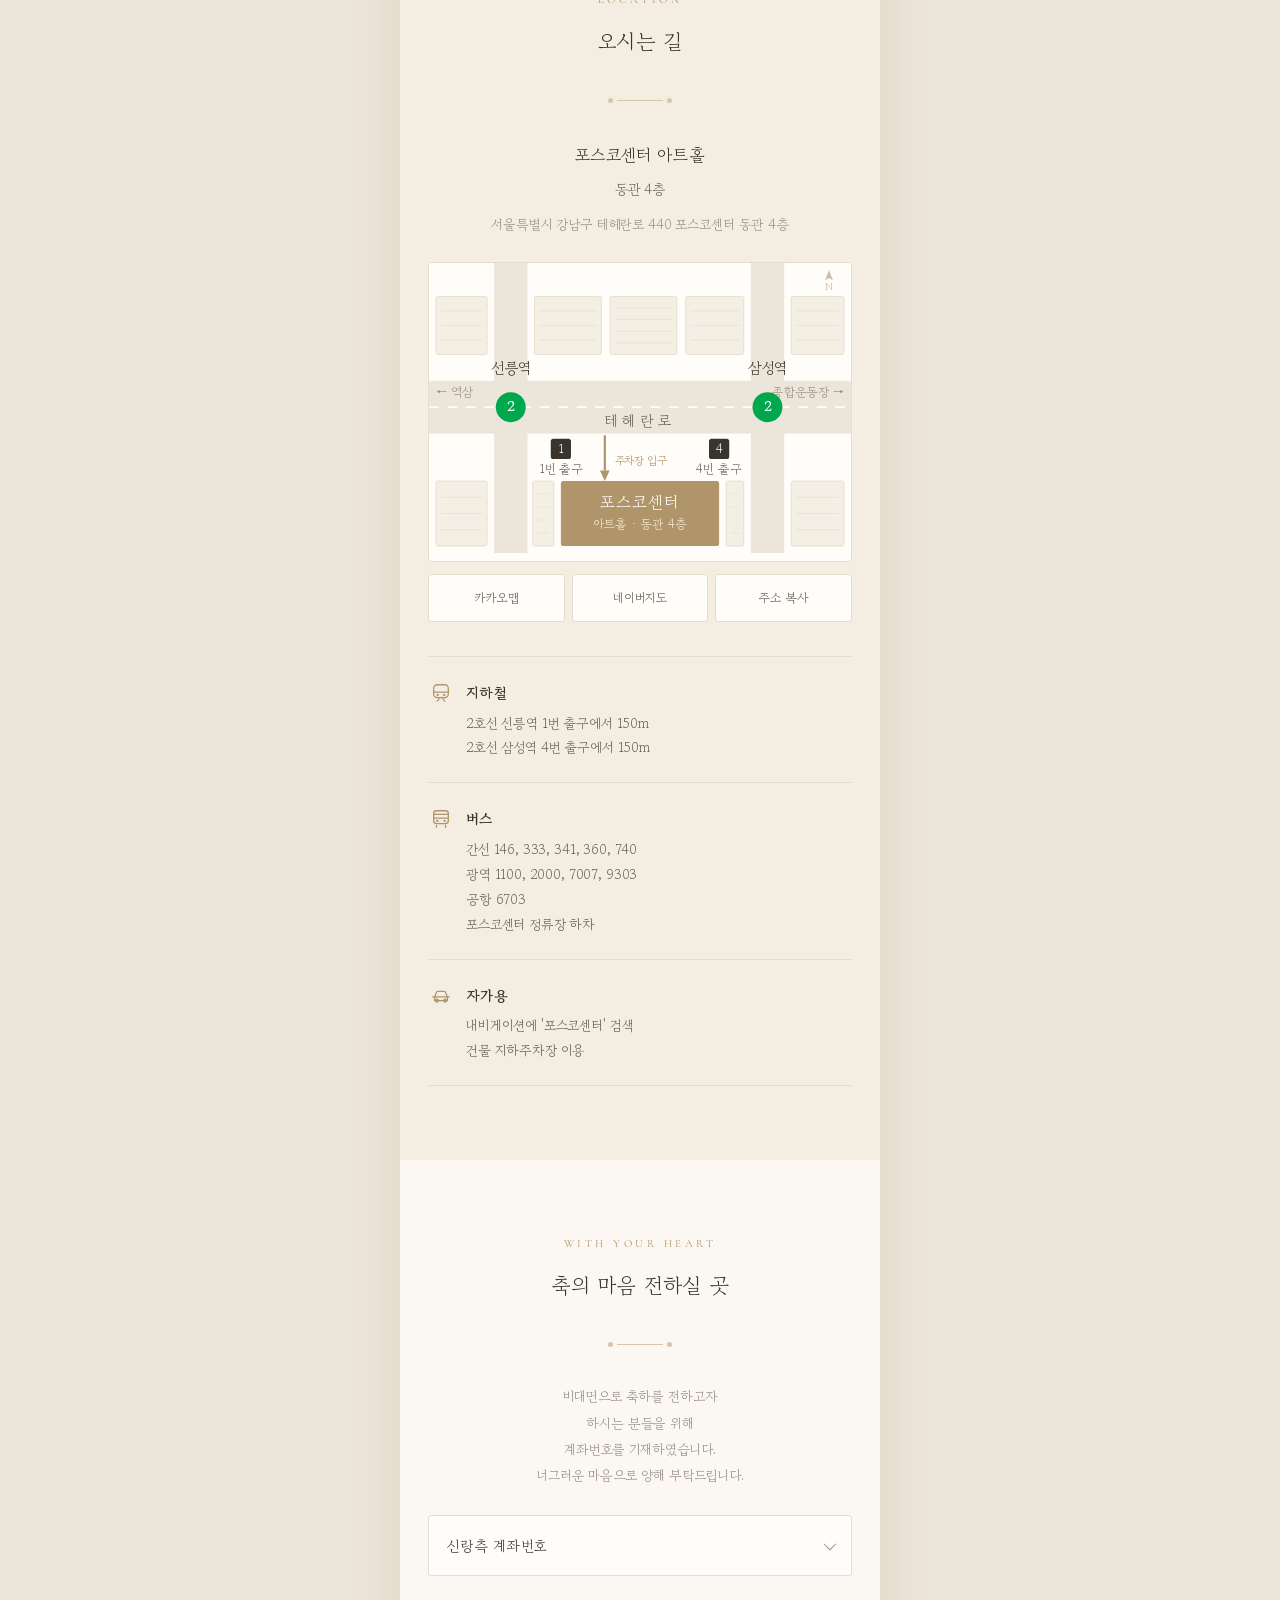
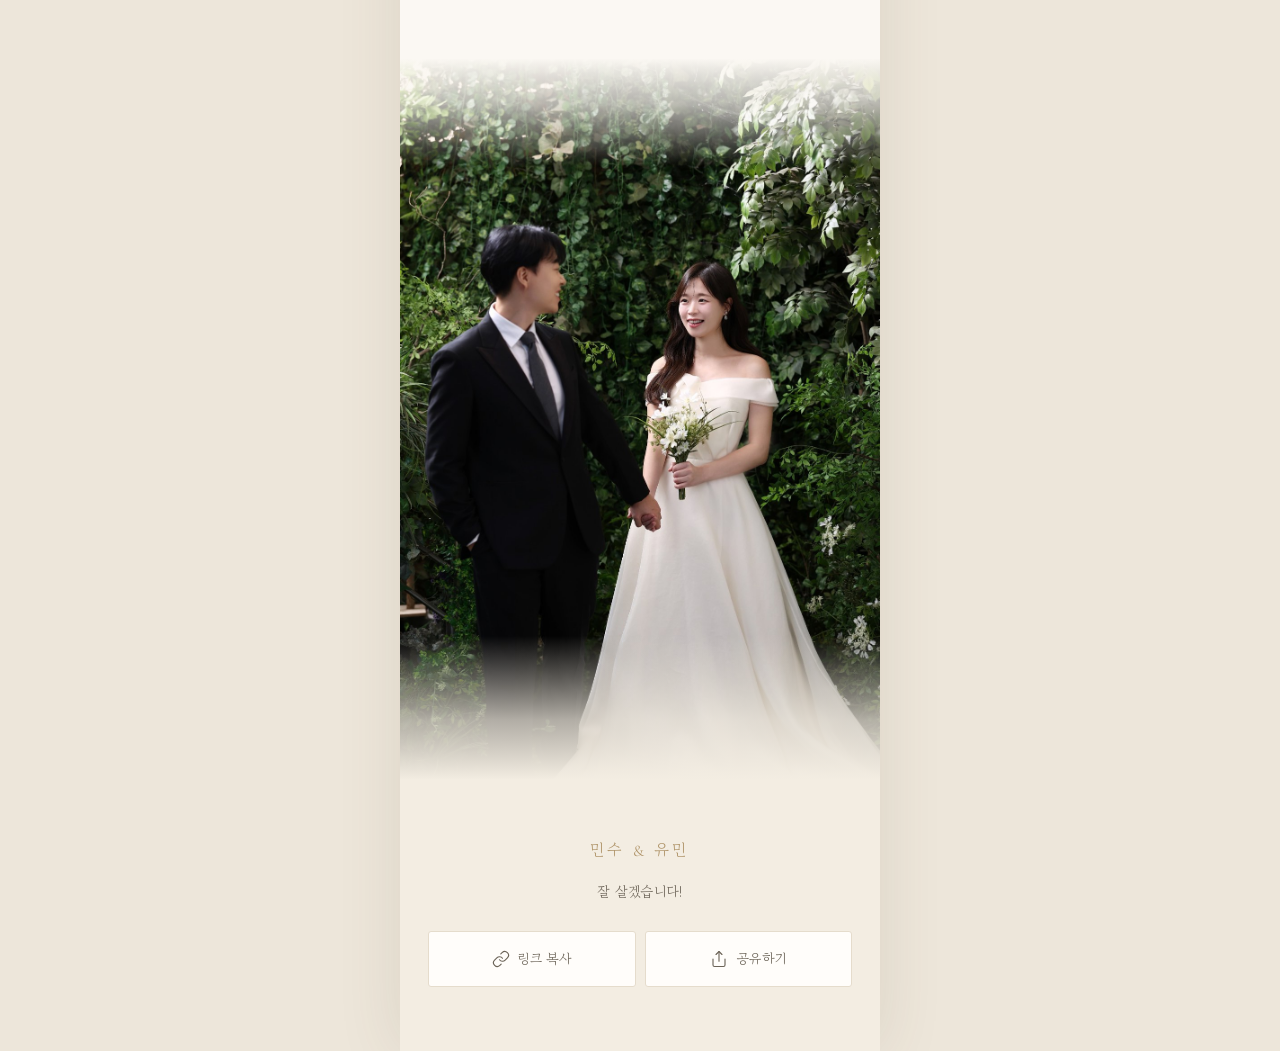
==== commit 5af3daa4: "Letter a script line onto the cover photo Sampled the photo first: the top band averages luminance 7" ====
--- a/index.html
+++ b/index.html
@@ -26,7 +26,7 @@
 
 <link rel="preconnect" href="https://fonts.googleapis.com">
 <link rel="preconnect" href="https://fonts.gstatic.com" crossorigin>
-<link href="https://fonts.googleapis.com/css2?family=Gowun+Batang:wght@400;700&family=Cormorant+Garamond:ital,wght@0,300;0,400;1,300&display=swap" rel="stylesheet">
+<link href="https://fonts.googleapis.com/css2?family=Gowun+Batang:wght@400;700&family=Cormorant+Garamond:ital,wght@0,300;0,400;1,300&family=Parisienne&display=swap" rel="stylesheet">
 <link rel="stylesheet" href="css/style.css">
 </head>
 <body>
@@ -51,6 +51,7 @@
   <header class="hero">
     <div class="hero__photo">
       <img id="mainPhoto" src="" alt="신랑 신부 사진">
+      <p class="hero__script" aria-hidden="true"><span style="animation-delay:0.35s">We</span><span style="animation-delay:0.57s">are</span><span style="animation-delay:0.79s">getting</span><span style="animation-delay:1.01s">married</span></p>
     </div>
     <div class="hero__body">
       <p class="hero__label" data-en>THE WEDDING DAY</p>
--- a/css/style.css
+++ b/css/style.css
@@ -128,6 +128,34 @@
   pointer-events:none;
   z-index:2;
 }
+
+/* 사진이 종이로 풀리는 자리에 손글씨 한 줄.
+   사진 아래쪽이 밝은 아이보리라 흰 글씨는 묻힌다 → 금색으로 쓴다. */
+.hero__script{
+  position:absolute; left:0; right:0; bottom:7%;
+  z-index:3;                       /* 그라데이션(2)보다 위 */
+  margin:0; padding:0 18px;
+  line-height:1.15;
+  text-align:center;
+  font-family:'Parisienne', var(--latin);
+  font-size:34px;
+  color:var(--gold);
+  pointer-events:none;
+}
+.hero__script span{
+  display:inline-block;
+  margin:0 .12em;
+  opacity:0;
+  transform:translateY(15px);
+  animation:scriptIn .95s cubic-bezier(.2,.75,.3,1) forwards;
+}
+@keyframes scriptIn{
+  to{ opacity:1; transform:none; }
+}
+@media (prefers-reduced-motion:reduce){
+  .hero__script span{ opacity:1; transform:none; animation:none; }
+}
+@media (max-width:340px){ .hero__script{ font-size:29px; } }
 
 .hero__body{ padding:0 var(--pad); }
 .hero__label{
@@ -574,6 +602,14 @@
 /* 중국어로 볼 때는 한자를 담을 수 있는 서체로 바꾼다 */
 html[lang="zh-Hant"] body{ font-family:var(--serif-tw); }
 
+/* 자동재생이 막혀 첫 터치를 기다리는 동안 은은히 깜박인다 */
+@keyframes bgmWait{
+  0%,100%{ box-shadow:0 0 0 0 rgba(176,149,106,.45) }
+  50%    { box-shadow:0 0 0 7px rgba(176,149,106,0) }
+}
+.bgm.is-waiting{ animation:bgmWait 2.1s ease-out infinite; }
+@media (prefers-reduced-motion:reduce){ .bgm.is-waiting{ animation:none } }
+
 .bgm{
   position:absolute; top:14px; right:14px;
   pointer-events:auto;
